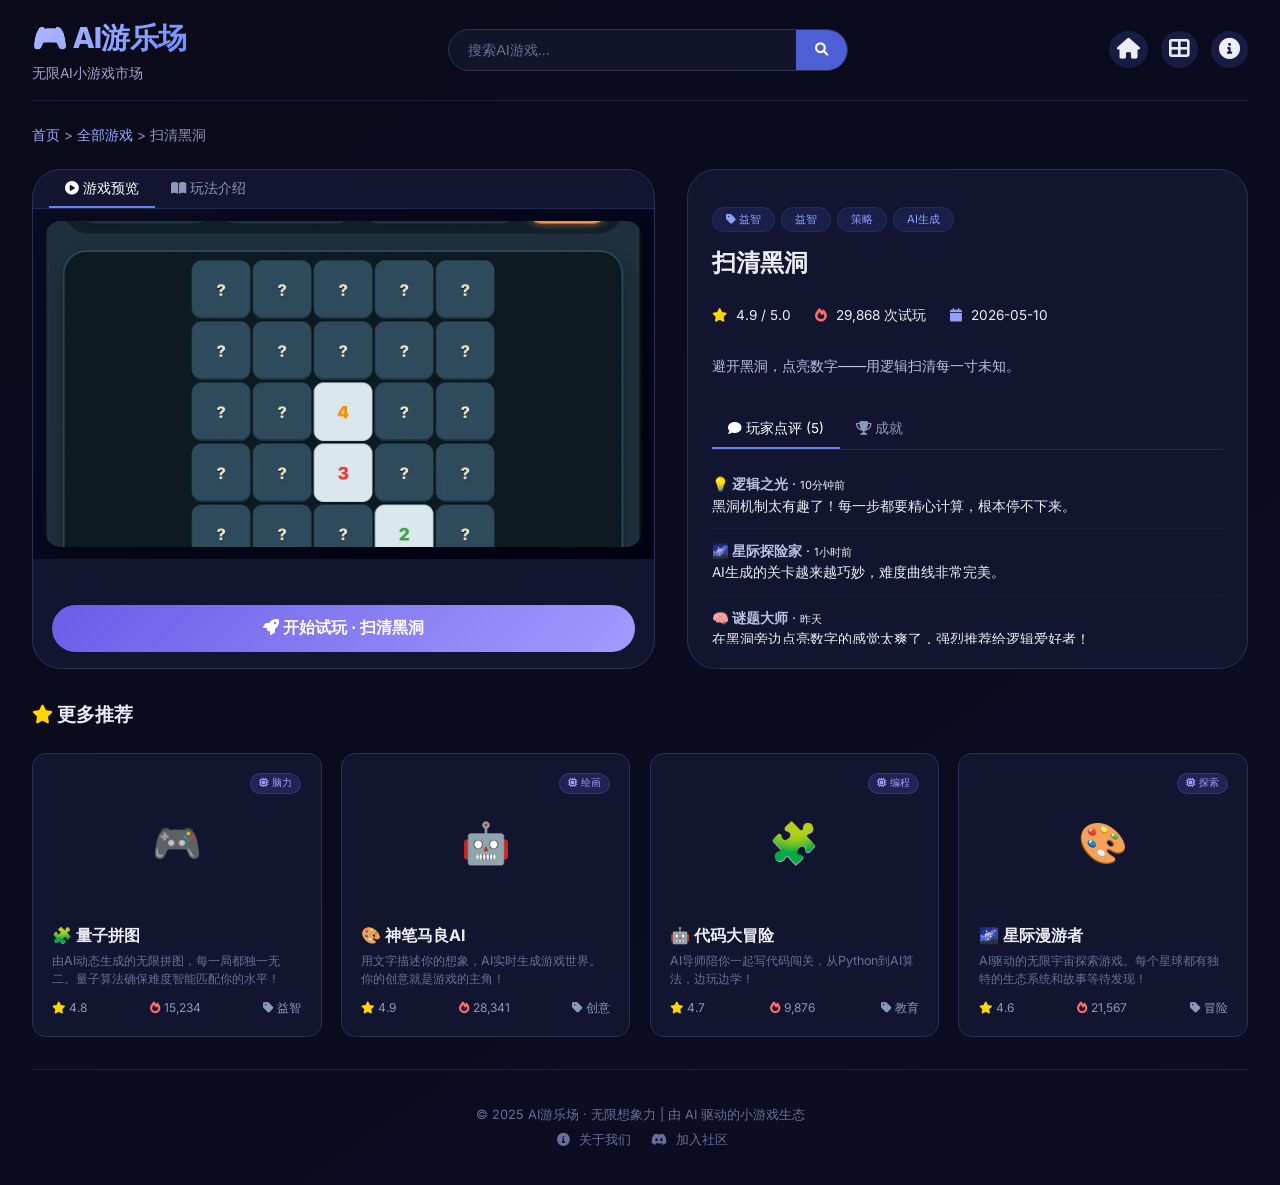
==== games/15/index.html @ 23586010 "first up" ====
<!DOCTYPE html>
<html lang="zh-CN">
<head>
  <meta charset="UTF-8">
  <meta name="viewport" content="width=device-width, initial-scale=1.0, user-scalable=yes">
  <title>扫清黑洞 · AI游乐场</title>
  <link href="https://fonts.googleapis.com/css2?family=Inter:opsz,wght@14..32,300;14..32,400;14..32,500;14..32,600;14..32,700;14..32,800&display=swap" rel="stylesheet">
  <link rel="stylesheet" href="https://cdnjs.cloudflare.com/ajax/libs/font-awesome/6.0.0-beta3/css/all.min.css">
  <link rel="stylesheet" href="../../static/css/style.css">
  <style>
    .play-fullscreen { position: fixed; top: 0; left: 0; right: 0; bottom: 0; z-index: 9999; background: #0a0a1a; display: flex; flex-direction: column; }
    .play-header { display: flex; align-items: center; gap: 1rem; padding: 0.8rem 1.5rem; background: #0c0c24; border-bottom: 1px solid rgba(100,120,200,0.2); flex-shrink: 0; }
    .btn-back { background: rgba(76,95,215,0.2); border: 1px solid rgba(100,120,200,0.3); padding: 0.4rem 1rem; border-radius: 30px; color: #d0d6ff; cursor: pointer; font-size: 0.85rem; transition: all 0.25s; }
    .btn-back:hover { background: #4c5fd7; color: white; }
    .play-title { flex: 1; font-weight: 600; font-size: 1rem; color: #edeef5; }
    .play-badge { font-size: 0.75rem; color: #8f9eff; background: rgba(143,158,255,0.1); padding: 0.2rem 0.8rem; border-radius: 30px; }
    .game-iframe { flex: 1; width: 100%; border: none; background: #0a0a1a; }
    @media (max-width: 768px) { .play-header { padding: 0.5rem 1rem; flex-wrap: wrap; } .play-title { font-size: 0.9rem; order: 3; flex-basis: 100%; } }
    .game-preview { display: flex; flex-direction: column; max-height: 500px; }
    .preview-content { flex: 1; min-height: 0; }
    .info-panel { max-height: 500px; display: flex; flex-direction: column; }
    .info-panel .tab-content { overflow: hidden; min-height: 0; }
    .info-panel .tab-content.active { display: flex; flex-direction: column; flex: 1; min-height: 0; }
    #commentsList { flex: 1; min-height: 0; overflow-y: auto; }
    #tab-achievements { overflow-y: auto; }
    .preview-content::-webkit-scrollbar, #commentsList::-webkit-scrollbar, #tab-achievements::-webkit-scrollbar { width: 4px; }
    .preview-content::-webkit-scrollbar-track, #commentsList::-webkit-scrollbar-track, #tab-achievements::-webkit-scrollbar-track { background: transparent; }
    .preview-content::-webkit-scrollbar-thumb, #commentsList::-webkit-scrollbar-thumb, #tab-achievements::-webkit-scrollbar-thumb { background: #3d4470; border-radius: 4px; }
    .intro-body { padding: 1.2rem; }
    .intro-block { margin-bottom: 1rem; }
    .intro-block:last-child { margin-bottom: 0; }
    .intro-title { font-size: 0.85rem; font-weight: 700; color: var(--accent-2, #8f9eff); margin-bottom: 0.3rem; padding-left: 0.5rem; border-left: 3px solid var(--accent-1, #6c5ce7); }
    .intro-text { font-size: 0.82rem; line-height: 1.7; color: var(--text-secondary, #b9c0e6); padding-left: 0.5rem; white-space: pre-wrap; }
  </style>
</head>
<body>
  <div id="playFullscreen" class="play-fullscreen" style="display:none;">
    <div class="play-header">
      <button class="btn-back" id="backBtn"><i class="fas fa-arrow-left"></i> 返回详情</button>
      <span class="play-title">扫清黑洞</span>
      <span class="play-badge"><i class="fas fa-microchip"></i> 试玩中</span>
    </div>
    <iframe id="gameIframe" class="game-iframe" allowfullscreen></iframe>
  </div>

  <div class="container">
    <div id="navbar"></div>

    <div class="breadcrumb">
      <a href="../..">首页</a> &gt;
      <a href="../../games.html">全部游戏</a> &gt;
      <span>扫清黑洞</span>
    </div>

    <div class="detail-main">
      <div class="game-preview">
        <div class="tab-bar" style="margin:0;padding:0 1rem;border-bottom:1px solid var(--border-color);">
          <div class="tab-item active" id="tabPreviewPlay"><i class="fas fa-play-circle"></i> 游戏预览</div>
          <div class="tab-item" id="tabPreviewIntro"><i class="fas fa-book-open"></i> 玩法介绍</div>
        </div>
        <div class="preview-content">
          <div id="previewPlay">
            <div class="preview-window">
              <img src="game.png" alt="扫清黑洞" />
            </div>
          </div>
          <div id="previewIntro" style="display:none;">
            <div class="intro-body" id="introBody"></div>
          </div>
        </div>
        <div class="start-btn-area">
          <button class="start-btn" id="playBtn"><i class="fas fa-rocket"></i> 开始试玩 · 扫清黑洞</button>
        </div>
      </div>

      <div class="info-panel">
        <div class="info-tags">
          <span class="info-tag"><i class="fas fa-tag"></i> 益智</span>
          <span class="info-tag">益智</span><span class="info-tag">策略</span><span class="info-tag">AI生成</span>
        </div>
        <h2>扫清黑洞</h2>
        <div class="info-stats">
          <span><i class="fas fa-star" style="color:#ffd700;"></i> 4.9 / 5.0</span>
          <span><i class="fas fa-fire" style="color:#ff6b6b;"></i> <span id="playCount">29,868</span> 次试玩</span>
          <span><i class="fas fa-calendar"></i> 2026-05-10</span>
        </div>
        <p style="color:#b9c0e6;font-size:0.9rem;line-height:1.7;margin:0.8rem 0;">避开黑洞，点亮数字——用逻辑扫清每一寸未知。</p>

        <div class="tab-bar">
          <div class="tab-item active" id="tabInfoComments"><i class="fas fa-comment"></i> 玩家点评 <span id="commentCount">(5)</span></div>
          <div class="tab-item" id="tabInfoAch"><i class="fas fa-trophy"></i> 成就</div>
        </div>

        <div id="tab-comments" class="tab-content active">
          <div id="commentsList">
              <div class="comment-item">
                <strong>💡 逻辑之光</strong> · <span style="font-size:0.7rem;">10分钟前</span><br>
                黑洞机制太有趣了！每一步都要精心计算，根本停不下来。
              </div>
              <div class="comment-item">
                <strong>🌌 星际探险家</strong> · <span style="font-size:0.7rem;">1小时前</span><br>
                AI生成的关卡越来越巧妙，难度曲线非常完美。
              </div>
              <div class="comment-item">
                <strong>🧠 谜题大师</strong> · <span style="font-size:0.7rem;">昨天</span><br>
                在黑洞旁边点亮数字的感觉太爽了，强烈推荐给逻辑爱好者！
              </div>
              <div class="comment-item">
                <strong>✨ 星辰之光</strong> · <span style="font-size:0.7rem;">2天前</span><br>
                画面特效很酷，黑洞吞噬方块时的动画做得太精致了。
              </div>
              <div class="comment-item">
                <strong>🎯 挑战达人</strong> · <span style="font-size:0.7rem;">4天前</span><br>
                高难度模式下的谜题设计非常精妙，能玩一整天！
              </div></div>
          <div class="comment-input-area" style="display:none;">
            <input type="text" class="comment-input" id="commentInput" placeholder="写下你的想法..." onkeydown="if(event.key==='Enter')submitComment()" />
            <button class="comment-submit" id="submitCommentBtn"><i class="fas fa-paper-plane"></i></button>
          </div>
        </div>

        <div id="tab-achievements" class="tab-content">
            <div class="achievement-item">
              <span class="ach-icon">💡</span>
              <div>
                <strong>初识黑洞</strong><br>
                <span style="font-size:0.75rem;color:#6a6f9a;">完成第一关</span>
              </div>
            </div>
            <div class="achievement-item">
              <span class="ach-icon">🌌</span>
              <div>
                <strong>星际旅者</strong><br>
                <span style="font-size:0.75rem;color:#6a6f9a;">通过 10 个 AI 生成的关卡</span>
              </div>
            </div>
            <div class="achievement-item">
              <span class="ach-icon">👑</span>
              <div>
                <strong>黑洞克星</strong><br>
                <span style="font-size:0.75rem;color:#6a6f9a;">累计扫清 50 个黑洞</span>
              </div>
            </div>
            <div class="achievement-item">
              <span class="ach-icon">✨</span>
              <div>
                <strong>无尽挑战</strong><br>
                <span style="font-size:0.75rem;color:#6a6f9a;">在无尽模式下得分超过 10000</span>
              </div>
            </div></div>
      </div>
    </div>

    <h3 style="margin-top:2rem;"><i class="fas fa-star" style="color:#ffd700;"></i> 更多推荐</h3>
    <div class="game-grid" id="recommendGrid"></div>

    <div id="footer"></div>
  </div>

  <script src="../../static/js/data.js"></script>
  <script src="../../static/js/app.js"></script>
  <script>
    const GAME_ID = 15;
    const FILENAME = '15';
    const GAME_DATA = getGameById(GAME_ID);

    // ── Intro sections ──
    const INTRO_SECTIONS = "扫清黑洞 玩法说明\n\n游戏规则\n在网格中找出所有安全的格子，避开每一个隐藏的黑洞。点击格子揭开数字，数字代表周围8格中的黑洞数量。通过逻辑推理标记黑洞位置，直到所有非黑洞格子被安全翻开。\n\n游戏目标\n在有限步数内推理出所有安全格，避免触发任何黑洞，完成棋盘清理。\n\n游戏结束\n触碰到黑洞即失败，游戏结束。成功翻开所有非黑洞格子则获胜。如果棋盘下满仍未分出胜负？不，此游戏无平局。\n\n特色\n🎮 首次点击绝对安全，系统智能迁移黑洞\n🔊 动态音效反馈：点击、胜利、失败各有不同\n⚙️ 可自定义棋盘大小（5x5至20x20）与黑洞数量\n⏱️ 计时器与剩余黑洞计数器，挑战最快解谜\n\n小技巧\n利用数字逐层推理，优先翻开数字0的区域可以快速展开大片安全区。不要盲目猜测，当推理陷入僵局时，尝试从边界或数字密集区寻找突破口。";

    function parseIntoSections(text) {
      if (!text) return [];
      const sections = [];
      const lines = text.split('\\n');
      let current = { title: '', body: '' };
      for (const line of lines) {
        const t = line.trim();
        if (!t) continue;
        if (t.endsWith('说明') || t.endsWith('规则') || t.endsWith('目标') || t.endsWith('结束') || t.endsWith('特色') || t.endsWith('技巧') || t.endsWith('提示') || t === '游戏规则' || t === '游戏目标' || t === '游戏结束' || t === '出牌规则') {
          if (current.title) sections.push(current);
          current = { title: t, body: '' };
        } else {
          current.body += t + '\\n';
        }
      }
      if (current.title) sections.push(current);
      return sections.length > 0 ? sections : [{ title: '介绍', body: text }];
    }

    function renderIntro() {
      const sections = parseIntoSections(INTRO_SECTIONS);
      const container = document.getElementById('introBody');
      if (!container) return;
      container.innerHTML = sections.map(s =>
        '<div class="intro-block">' +
        '<h4 class="intro-title">' + s.title + '</h4>' +
        '<div class="intro-text">' + s.body.replace(/\\n/g, '<br>') + '</div>' +
        '</div>'
      ).join('');
    }

    let comments = [{"id": 49, "game_id": 15, "user_id": 0, "username": "💡 逻辑之光", "avatar": "", "content": "黑洞机制太有趣了！每一步都要精心计算，根本停不下来。", "created_at": "10分钟前"}, {"id": 50, "game_id": 15, "user_id": 0, "username": "🌌 星际探险家", "avatar": "", "content": "AI生成的关卡越来越巧妙，难度曲线非常完美。", "created_at": "1小时前"}, {"id": 51, "game_id": 15, "user_id": 0, "username": "🧠 谜题大师", "avatar": "", "content": "在黑洞旁边点亮数字的感觉太爽了，强烈推荐给逻辑爱好者！", "created_at": "昨天"}, {"id": 52, "game_id": 15, "user_id": 0, "username": "✨ 星辰之光", "avatar": "", "content": "画面特效很酷，黑洞吞噬方块时的动画做得太精致了。", "created_at": "2天前"}, {"id": 53, "game_id": 15, "user_id": 0, "username": "🎯 挑战达人", "avatar": "", "content": "高难度模式下的谜题设计非常精妙，能玩一整天！", "created_at": "4天前"}];
    let achievements = [{"id": 57, "game_id": 15, "user_id": 0, "icon": "💡", "name": "初识黑洞", "description": "完成第一关"}, {"id": 58, "game_id": 15, "user_id": 0, "icon": "🌌", "name": "星际旅者", "description": "通过 10 个 AI 生成的关卡"}, {"id": 59, "game_id": 15, "user_id": 0, "icon": "👑", "name": "黑洞克星", "description": "累计扫清 50 个黑洞"}, {"id": 60, "game_id": 15, "user_id": 0, "icon": "✨", "name": "无尽挑战", "description": "在无尽模式下得分超过 10000"}];
    let recommended = [{"id": 1, "game_name": "🧩 量子拼图", "game_cover": "", "game_star": 4.8, "game_type": "益智", "create_time": "2024-11-15", "play_count": 15234, "game_tag": ["脑力", "逻辑", "AI生成"], "description": "由AI动态生成的无限拼图，每一局都独一无二。量子算法确保难度智能匹配你的水平！", "game_file": "1", "game_intro": "🧩 玩法说明\n\n游戏规则\n每个拼图由9个方块组成，其中一个是空位。点击与空位相邻的方块，即可将其移动到空位。通过反复移动，将所有方块按顺序排列即为通关。\n\n游戏目标\n将打乱的方块按编号顺序还原，完成拼图。AI会根据你的完成时间给出评分（1-5星）。\n\n游戏结束\n当所有方块按顺序排列完成时，游戏结束并显示你的成绩。点击「打乱重来」即可开始新的一局。\n\n特色\n🧩 AI 动态生成布局，每局不同\n🎯 计时挑战，考验你的速度\n🧠 难度自适应，AI 根据你的水平调整\n\n小技巧\n先还原第一行和第一列，再处理剩下的部分，这样可以大大降低拼图难度。"}, {"id": 2, "game_name": "🎨 神笔马良AI", "game_cover": "", "game_star": 4.9, "game_type": "创意", "create_time": "2024-12-01", "play_count": 28341, "game_tag": ["绘画", "AI创作", "想象力"], "description": "用文字描述你的想象，AI实时生成游戏世界。你的创意就是游戏的主角！", "game_file": null, "game_intro": "🎨 玩法说明\n\n游戏规则\n在输入框中用文字描述你想要的画面，AI 会实时将你的描述转化为画作。你可以调整风格、色彩和细节，AI 会根据你的反馈不断优化作品。\n\n游戏目标\n发挥想象力，创作出最惊艳的 AI 画作。收集不同风格的作品，打造属于你自己的画廊。\n\n特色\n🎨 支持多种艺术风格（水彩、油画、像素风等）\n🖌️ 实时生成，所见即所得\n🌈 可迭代修改，AI 理解你的想法\n\n小技巧\n描述越具体，AI 生成的效果越精准。尝试加入光线、视角、氛围等关键词，让你的画作更出彩！"}, {"id": 3, "game_name": "🤖 代码大冒险", "game_cover": "", "game_star": 4.7, "game_type": "教育", "create_time": "2024-10-20", "play_count": 9876, "game_tag": ["编程", "学习", "AI导师"], "description": "AI导师陪你一起写代码闯关，从Python到AI算法，边玩边学！", "game_file": null, "game_intro": "🤖 玩法说明\n\n游戏规则\n每一关都是一个编程挑战，你需要编写代码来解决问题。AI 导师会实时检查你的代码，给出提示和反馈。完成任务即可解锁下一关。\n\n游戏目标\n从零基础开始，逐步掌握编程基础知识，最终能够独立解决复杂的算法问题。\n\n特色\n💻 AI 导师实时辅导，耐心解答\n🐍 从 Python 基础到 AI 算法，循序渐进\n🏆 每关都有星级评价，挑战满分\n\n小技巧\n遇到困难时，先尝试自己思考，实在不行再向 AI 导师求助。独立解决问题是学习编程最好的方式！"}, {"id": 4, "game_name": "🌌 星际漫游者", "game_cover": "", "game_star": 4.6, "game_type": "冒险", "create_time": "2024-09-10", "play_count": 21567, "game_tag": ["探索", "宇宙", "AI剧情"], "description": "AI驱动的无限宇宙探索游戏。每个星球都有独特的生态系统和故事等待发现！", "game_file": null, "game_intro": "🌌 玩法说明\n\n游戏规则\n驾驶你的星际飞船探索未知星系。每到达一个新星球，你都可以探索其独特的生态环境、与外星生物互动、收集资源和线索。\n\n游戏目标\n探索尽可能多的星球，完成每个星球上的任务，解锁宇宙的奥秘。\n\n特色\n🚀 无限生成的宇宙，每次探索都是全新的\n🌍 每个星球都有独特的生态系统和故事\n📖 AI 驱动的分支剧情，你的选择影响故事走向\n\n小技巧\n留意每个星球上的线索，它们可能会指引你发现隐藏的稀有星球和宝藏！"}];

    document.addEventListener('DOMContentLoaded', function() {
      renderNavBar('navbar');
      renderFooter('footer');
      renderGameCards(recommended, 'recommendGrid');
      renderIntro();

      // ── 按钮事件绑定 ──
      document.getElementById('playBtn')?.addEventListener('click', handlePlay);
      document.getElementById('backBtn')?.addEventListener('click', exitPlay);
      document.getElementById('tabPreviewPlay')?.addEventListener('click', function() { switchPreviewTab('play'); });
      document.getElementById('tabPreviewIntro')?.addEventListener('click', function() { switchPreviewTab('intro'); });
      document.getElementById('tabInfoComments')?.addEventListener('click', function() { switchInfoTab('comments'); });
      document.getElementById('tabInfoAch')?.addEventListener('click', function() { switchInfoTab('achievements'); });
      document.getElementById('submitCommentBtn')?.addEventListener('click', submitComment);
    });

    function switchPreviewTab(tab) {
      document.querySelectorAll('.game-preview .tab-item').forEach(t => t.classList.remove('active'));
      var items = document.querySelectorAll('.game-preview .tab-item');
      for (var i = 0; i < items.length; i++) {
        if (items[i].textContent.includes(tab === 'play' ? '游戏预览' : '玩法介绍')) {
          items[i].classList.add('active');
        }
      }
      document.getElementById('previewPlay').style.display = tab === 'play' ? '' : 'none';
      document.getElementById('previewIntro').style.display = tab === 'intro' ? '' : 'none';
    }

    function switchInfoTab(tab) {
      document.querySelectorAll('.info-panel .tab-item').forEach(t => t.classList.remove('active'));
      var items = document.querySelectorAll('.info-panel .tab-item');
      for (var i = 0; i < items.length; i++) {
        if (items[i].textContent.includes(tab === 'comments' ? '玩家点评' : '成就')) {
          items[i].classList.add('active');
        }
      }
      document.querySelectorAll('.info-panel .tab-content').forEach(c => c.classList.remove('active'));
      var el = document.getElementById('tab-' + tab);
      if (el) el.classList.add('active');
    }

    function handlePlay() {
      if (!FILENAME) {
        alert('🎮 该游戏正在AI工坊中打磨，即将上线，敬请期待！');
        return;
      }
      var iframe = document.getElementById('gameIframe');
      iframe.src = 'game.html';
      document.getElementById('playFullscreen').style.display = 'flex';
    }

    function exitPlay() {
      document.getElementById('playFullscreen').style.display = 'none';
      document.getElementById('gameIframe').src = '';
    }


    function submitComment() {
      var input = document.getElementById('commentInput');
      var text = input.value.trim();
      if (!text) { alert('请输入评论内容'); return; }

      var newComment = {
        id: nextCommentId++,
        game_id: GAME_ID,
        user_id: 0,
        username: '🧑‍🚀 访客用户',
        avatar: '',
        content: text,
        created_at: '刚刚'
      };
      comments.unshift(newComment);

      var list = document.getElementById('commentsList');
      var newItem = document.createElement('div');
      newItem.className = 'comment-item';
      newItem.innerHTML = '<strong>' + newComment.username + '</strong> · <span style="font-size:0.7rem;">刚刚</span><br>' + newComment.content;
      list.insertBefore(newItem, list.firstChild);

      var countEl = document.getElementById('commentCount');
      if (countEl) countEl.textContent = '(' + comments.length + ')';
      input.value = '';
    }
  </script>
</body>
</html>
---- static/css/style.css ----
/* =============================================
   🎮 AI游乐场 · 无限AI小游戏市场
   合并样式表（备份UI + 项目原有样式）
   ============================================= */

/* ---------- CSS变量 ---------- */
:root {
    --bg-primary: #0a0a1a;
    --bg-secondary: #0c0c24;
    --bg-card: #11152f;
    --bg-card-hover: #1a1f42;
    --text-primary: #edeef5;
    --text-secondary: #b9c0e6;
    --text-muted: #6a6f9a;
    --accent-1: #6c5ce7;
    --accent-2: #8f9eff;
    --accent-3: #4c5fd7;
    --accent-4: #fd79a8;
    --gradient-1: linear-gradient(135deg, #b3baff, #6c8eff);
    --gradient-2: linear-gradient(135deg, #00cec9, #81ecec);
    --gradient-hero: linear-gradient(to right, #e3e9ff, #8f9eff);
    --border-color: rgba(100, 120, 200, 0.2);
    --glow-purple: 0 0 20px rgba(108, 92, 231, 0.3);
    --radius-sm: 8px;
    --radius-md: 14px;
    --radius-lg: 24px;
    --radius-xl: 30px;
    --transition: all 0.25s cubic-bezier(0.4, 0, 0.2, 1);
}

/* ---------- 全局重置 ---------- */
*, *::before, *::after {
    margin: 0;
    padding: 0;
    box-sizing: border-box;
}

html {
    scroll-behavior: smooth;
}

body {
    font-family: 'Inter', -apple-system, BlinkMacSystemFont, sans-serif;
    background: linear-gradient(145deg, #0a0a1a 0%, #0c0c24 100%);
    color: var(--text-primary);
    line-height: 1.5;
    overflow-x: hidden;
    min-height: 100vh;
}

a { text-decoration: none; color: inherit; }
img { max-width: 100%; display: block; }

/* 自定义滚动条 */
::-webkit-scrollbar { width: 6px; height: 6px; }
::-webkit-scrollbar-track { background: #1e1e30; border-radius: 10px; }
::-webkit-scrollbar-thumb { background: #5f6caf; border-radius: 10px; }

.container {
    max-width: 1400px;
    margin: 0 auto;
    padding: 0 2rem;
}

/* ---------- 导航栏 ---------- */
.navbar {
    display: flex;
    justify-content: space-between;
    align-items: center;
    padding: 1rem 0;
    flex-wrap: wrap;
    gap: 1rem;
    border-bottom: 1px solid var(--border-color);
}
.logo h1 {
    font-size: 1.8rem;
    font-weight: 800;
    background: var(--gradient-1);
    -webkit-background-clip: text;
    background-clip: text;
    color: transparent;
    letter-spacing: -0.5px;
    cursor: pointer;
}
.logo span {
    font-size: 0.85rem;
    font-weight: 400;
    background: none;
    color: #a0a5d0;
    display: block;
    margin-top: 4px;
}
.search-bar {
    flex: 1;
    max-width: 400px;
    display: flex;
    background: rgba(20, 24, 45, 0.8);
    backdrop-filter: blur(8px);
    border-radius: 60px;
    border: 1px solid #2d325a;
    overflow: hidden;
}
.search-bar input {
    flex: 1;
    background: transparent;
    border: none;
    padding: 0.75rem 1.2rem;
    color: white;
    font-size: 0.9rem;
    outline: none;
}
.search-bar input::placeholder { color: #6a6f9a; }
.search-bar button {
    background: var(--accent-3);
    border: none;
    padding: 0 1.2rem;
    color: white;
    cursor: pointer;
    transition: var(--transition);
}
.search-bar button:hover { background: #6a7eff; }

.nav-actions {
    display: flex;
    gap: 0.8rem;
    align-items: center;
}
.nav-actions i {
    font-size: 1.3rem;
    background: rgba(76, 95, 215, 0.2);
    padding: 8px;
    border-radius: 50%;
    cursor: pointer;
    transition: var(--transition);
}
.nav-actions i:hover { background: var(--accent-3); }

.btn-outline-light {
    background: transparent;
    border: 1px solid #6c7ef0;
    padding: 0.5rem 1rem;
    border-radius: var(--radius-xl);
    color: #d0d6ff;
    font-weight: 500;
    transition: var(--transition);
    cursor: pointer;
    font-size: 0.85rem;
}
.btn-outline-light:hover { background: #6c7ef0; color: white; }

/* ---------- Hero 区域 ---------- */
.hero {
    padding: 2.5rem 0;
    display: flex;
    flex-wrap: wrap;
    justify-content: space-between;
    align-items: center;
    gap: 3rem;
}
.hero-text { flex: 1; min-width: 320px; }
.hero-badge {
    background: #2a2e55;
    display: inline-block;
    padding: 0.3rem 1rem;
    border-radius: var(--radius-xl);
    font-size: 0.8rem;
    font-weight: 500;
    margin-bottom: 1rem;
    color: #b2c0ff;
}
.hero-text h2 {
    font-size: clamp(2rem, 5vw, 3rem);
    font-weight: 800;
    line-height: 1.2;
    margin-bottom: 1rem;
}
.hero-gradient {
    background: var(--gradient-hero);
    -webkit-background-clip: text;
    background-clip: text;
    color: transparent;
}
.hero-text p {
    font-size: 1.05rem;
    color: #b9c0e6;
    max-width: 500px;
    margin-bottom: 1.5rem;
}
.hero-stats {
    display: flex;
    gap: 2rem;
}
.hero-stat { text-align: center; }
.hero-stat strong {
    display: block;
    font-size: 1.6rem;
    font-weight: 800;
    background: var(--gradient-1);
    -webkit-background-clip: text;
    background-clip: text;
    color: transparent;
}
.hero-stat span {
    font-size: 0.75rem;
    color: #8a92c0;
}

/* Hero 右侧装饰 */
.hero-illustration {
    flex: 0 0 440px;
    height: 320px;
    border-radius: var(--radius-xl);
    position: relative;
    overflow: hidden;
    border: 1px solid rgba(100, 120, 200, 0.2);
    background-image: url('./index_bg.png');
    background-size: cover;
    background-position: center;
    background-repeat: no-repeat;
    box-shadow: 0 8px 40px rgba(108, 92, 231, 0.2), inset 0 0 80px rgba(10, 10, 26, 0.35);
    transition: var(--transition);
}
.hero-illustration:hover {
    transform: scale(1.02);
    box-shadow: 0 12px 50px rgba(108, 92, 231, 0.3);
}
.hero-illustration::after {
    content: '';
    position: absolute;
    inset: -2px;
    border-radius: var(--radius-xl);
    background: linear-gradient(135deg, rgba(108, 92, 231, 0.15), transparent, rgba(0, 206, 201, 0.1));
    z-index: -1;
}

/* ---------- 分类芯片 ---------- */
.cat-chips {
    display: flex;
    flex-wrap: wrap;
    gap: 0.6rem;
    margin: 1.5rem 0;
}
.cat-chip {
    background: rgba(20, 24, 45, 0.7);
    border: 1px solid #2a2f58;
    padding: 0.5rem 1.2rem;
    border-radius: 60px;
    font-size: 0.8rem;
    cursor: pointer;
    transition: var(--transition);
    color: #b9c0e6;
}
.cat-chip:hover { border-color: #5f70d0; background: rgba(76, 95, 215, 0.15); }
.cat-chip.active { background: var(--accent-3); border-color: var(--accent-3); color: white; }

/* ---------- 游戏卡片网格 ---------- */
.game-grid {
    display: grid;
    grid-template-columns: repeat(auto-fill, minmax(260px, 1fr));
    gap: 1.2rem;
    margin: 1.5rem 0;
}

.game-card {
    background: var(--bg-card);
    border-radius: var(--radius-md);
    border: 1px solid #2a2f58;
    padding: 1.2rem;
    transition: var(--transition);
    cursor: pointer;
    position: relative;
}
.game-card:hover {
    border-color: #5f70d0;
    transform: translateY(-3px);
    box-shadow: 0 8px 30px rgba(76, 95, 215, 0.15);
}
.game-img {
    font-size: 2.5rem;
    margin-bottom: 0.6rem;
    position: relative;
}


/* 游戏封面图片 */
.game-img {
  height: 140px;
  display: flex;
  align-items: center;
  justify-content: center;
  overflow: hidden;
  border-radius: 12px;
}
.game-img img {
  width: 100%;
  height: 100%;
  object-fit: cover;
  border-radius: 12px;
}
.rel-img {
  height: 100px;
  display: flex;
  align-items: center;
  justify-content: center;
  overflow: hidden;
  border-radius: 10px;
}
.rel-img img {
  width: 100%;
  height: 100%;
  object-fit: cover;
  border-radius: 10px;
}
.preview-window {
  border-radius: 0;
}
.preview-window {
  padding: 12px;
}

.ai-badge {
    position: absolute;
    top: 0;
    right: 0;
    font-size: 0.6rem;
    background: rgba(108, 92, 231, 0.2);
    border: 1px solid rgba(108, 92, 231, 0.3);
    padding: 2px 8px;
    border-radius: 20px;
    color: #a29bfe;
}
.game-title {
    font-weight: 700;
    font-size: 1rem;
    margin-bottom: 0.3rem;
    display: -webkit-box;
    -webkit-line-clamp: 1;
    -webkit-box-orient: vertical;
    overflow: hidden;
}
.game-desc {
    font-size: 0.78rem;
    color: var(--text-muted);
    margin-bottom: 0.6rem;
    display: -webkit-box;
    -webkit-line-clamp: 2;
    -webkit-box-orient: vertical;
    overflow: hidden;
    line-height: 1.5;
    min-height: 2.4em;
}
.game-meta {
    display: flex;
    justify-content: space-between;
    font-size: 0.75rem;
    color: #8f96c0;
}

/* ---------- 双栏布局（首页热门+最新） ---------- */
.double-col {
    display: grid;
    grid-template-columns: 1fr 1fr;
    gap: 1.5rem;
    margin: 2rem 0 3rem;
}
@media (max-width: 700px) {
    .double-col { grid-template-columns: 1fr; }
}

.rank-list, .new-list {
    background: var(--bg-card);
    border-radius: var(--radius-md);
    border: 1px solid #2a2f58;
    padding: 1.2rem 1.5rem;
}
.rank-list h4, .new-list h4 {
    font-size: 1rem;
    margin-bottom: 1rem;
    display: flex;
    align-items: center;
    gap: 0.4rem;
}
.ai-tag {
    font-size: 0.6rem;
    background: rgba(108, 92, 231, 0.2);
    padding: 2px 8px;
    border-radius: 20px;
    color: #a29bfe;
    font-weight: 400;
    margin-left: 0.3rem;
}
.rank-item, .new-item {
    display: flex;
    align-items: center;
    gap: 0.8rem;
    padding: 0.6rem 0;
    border-bottom: 1px solid rgba(255,255,255,0.04);
    cursor: pointer;
    transition: var(--transition);
}
.rank-item:hover, .new-item:hover {
    background: rgba(76, 95, 215, 0.05);
    margin: 0 -0.5rem;
    padding: 0.6rem 0.5rem;
    border-radius: var(--radius-sm);
}
.rank-item:last-child, .new-item:last-child { border-bottom: none; }
.rank-number {
    width: 24px;
    height: 24px;
    background: #2a2e55;
    border-radius: 50%;
    display: flex;
    align-items: center;
    justify-content: center;
    font-size: 0.75rem;
    font-weight: 700;
    color: #8f9eff;
    flex-shrink: 0;
}
.rank-item:nth-child(1) .rank-number { background: linear-gradient(135deg, #ffd700, #ffb300); color: #1a1a2e; }
.rank-item:nth-child(2) .rank-number { background: linear-gradient(135deg, #c0c0c0, #a8a8a8); color: #1a1a2e; }
.rank-item:nth-child(3) .rank-number { background: linear-gradient(135deg, #cd7f32, #b8692a); color: #1a1a2e; }
.rank-name { flex: 1; font-size: 0.9rem; font-weight: 500; }
.rank-score { font-size: 0.75rem; color: #8f96c0; white-space: nowrap; }
.new-item i { width: 20px; color: #8f9eff; }

/* ---------- AI生成器区块 ---------- */
.ai-generator {
    background: linear-gradient(135deg, #0f1235, #1a1f45);
    border-radius: var(--radius-lg);
    border: 1px solid #2f3560;
    padding: 2rem;
    margin: 2rem 0;
    text-align: center;
}
.ai-generator h3 { font-size: 1.3rem; margin-bottom: 0.5rem; }
.ai-generator p { color: #8f96c0; font-size: 0.9rem; margin-bottom: 1rem; }
.prompt-area {
    display: flex;
    gap: 0.8rem;
    max-width: 600px;
    margin: 0 auto;
    flex-wrap: wrap;
    justify-content: center;
}
.prompt-input {
    flex: 1;
    min-width: 200px;
    background: #0c0f28;
    border: 1px solid #2f3560;
    padding: 0.7rem 1.2rem;
    border-radius: 60px;
    color: white;
    font-size: 0.9rem;
    outline: none;
}
.prompt-input:focus { border-color: #5f70d0; }
.generate-btn {
    background: linear-gradient(135deg, #6c5ce7, #a29bfe);
    border: none;
    padding: 0.7rem 1.5rem;
    border-radius: 60px;
    color: white;
    font-weight: 600;
    cursor: pointer;
    transition: var(--transition);
    display: flex;
    align-items: center;
    gap: 0.4rem;
    font-size: 0.9rem;
}
.generate-btn:hover { transform: scale(1.03); box-shadow: 0 4px 20px rgba(108, 92, 231, 0.3); }

/* ---------- 页脚 ---------- */
footer {
    text-align: center;
    padding: 2rem 0;
    margin-top: 2rem;
    border-top: 1px solid var(--border-color);
    font-size: 0.8rem;
    color: #6a6f9a;
    line-height: 2;
}
footer i { margin: 0 0.3rem; }

/* =============================================
   列表页样式
   ============================================= */

/* 面包屑 */
.breadcrumb {
    margin: 1.5rem 0 1rem;
    font-size: 0.85rem;
    color: #8f96c0;
}
.breadcrumb a { color: #9aabff; }
.breadcrumb a:hover { text-decoration: underline; }

/* 页面标题栏 + 排序筛选 */
.page-header {
    display: flex;
    justify-content: space-between;
    align-items: flex-end;
    flex-wrap: wrap;
    margin: 1rem 0 1.5rem;
    gap: 1rem;
}
.page-header h2 { font-size: 2rem; font-weight: 700; }
.filter-sort {
    display: flex;
    gap: 1rem;
    align-items: center;
    flex-wrap: wrap;
}
.sort-select {
    background: #11152f;
    border: 1px solid #2f3560;
    padding: 0.5rem 1rem;
    border-radius: 30px;
    color: #edeef5;
    font-size: 0.8rem;
    cursor: pointer;
    outline: none;
}

/* 筛选芯片 */
.filter-chips {
    display: flex;
    flex-wrap: wrap;
    gap: 0.5rem;
    margin-bottom: 1.5rem;
}
.filter-chip {
    background: transparent;
    border: 1px solid #2f3560;
    padding: 0.4rem 1rem;
    border-radius: 30px;
    font-size: 0.8rem;
    cursor: pointer;
    transition: var(--transition);
    color: #b9c0e6;
}
.filter-chip:hover { border-color: #5f70d0; }
.filter-chip.active { background: var(--accent-3); border-color: var(--accent-3); color: white; }

/* 分页 */
.pagination {
    display: flex;
    justify-content: center;
    gap: 0.5rem;
    margin: 2rem 0;
    flex-wrap: wrap;
}
.page-btn {
    background: transparent;
    border: 1px solid #2f3560;
    padding: 0.5rem 1rem;
    border-radius: var(--radius-sm);
    color: #b9c0e6;
    cursor: pointer;
    transition: var(--transition);
    font-size: 0.8rem;
}
.page-btn:hover { border-color: #5f70d0; }
.page-btn.active { background: var(--accent-3); border-color: var(--accent-3); color: white; }

/* 空状态 */
.empty-state {
    text-align: center;
    padding: 4rem 2rem;
    grid-column: 1 / -1;
}
.empty-state .empty-icon { font-size: 3rem; margin-bottom: 1rem; }
.empty-state p { color: var(--text-muted); }

/* =============================================
   详情页样式
   ============================================= */

.detail-main {
    display: grid;
    grid-template-columns: 1fr 0.9fr;
    gap: 2rem;
    margin: 1.5rem 0 2rem;
}
@media (max-width: 900px) {
    .detail-main { grid-template-columns: 1fr; }
}

/* 游戏预览卡片 */
.game-preview {
    background: #11152f;
    border-radius: 1.8rem;
    border: 1px solid #2a2f58;
    overflow: hidden;
    transition: var(--transition);
}
.preview-header {
    background: #0c0f28;
    padding: 0.8rem 1.2rem;
    border-bottom: 1px solid #252b52;
    display: flex;
    justify-content: space-between;
    align-items: center;
}
.preview-header span { font-size: 0.85rem; color: #9aa1ce; }
.preview-window {
    aspect-ratio: 16 / 9;
    background: linear-gradient(135deg, #0a0d22, #010315);
    display: flex;
    align-items: center;
    justify-content: center;
    font-size: 4rem;
    position: relative;
    overflow: hidden;
}
.preview-window img {
    width: 100%;
    height: 100%;
    object-fit: cover;
    border-radius: 16px;
    box-shadow: 0 4px 20px rgba(0, 0, 0, 0.4);
}
.start-btn-area {
    padding: 1rem 1.2rem;
    text-align: center;
}
.start-btn {
    background: linear-gradient(135deg, #6c5ce7, #a29bfe);
    border: none;
    padding: 0.8rem 2.5rem;
    border-radius: 60px;
    color: white;
    font-weight: 700;
    font-size: 1rem;
    cursor: pointer;
    transition: var(--transition);
    width: 100%;
}
.start-btn:hover { transform: translateY(-2px); box-shadow: 0 6px 25px rgba(108, 92, 231, 0.4); }

/* 信息面板 */
.info-panel {
    background: var(--bg-card);
    border-radius: 1.8rem;
    border: 1px solid #2a2f58;
    padding: 1.5rem;
}
.info-panel h2 {
    font-size: 1.5rem;
    font-weight: 700;
    margin-bottom: 0.5rem;
}
.info-tags {
    display: flex;
    gap: 0.4rem;
    flex-wrap: wrap;
    margin: 0.8rem 0;
}
.info-tag {
    background: rgba(76, 95, 215, 0.15);
    border: 1px solid rgba(76, 95, 215, 0.2);
    padding: 0.2rem 0.8rem;
    border-radius: 20px;
    font-size: 0.7rem;
    color: #8f9eff;
}
.info-stats {
    display: flex;
    gap: 1.5rem;
    margin: 1rem 0;
    font-size: 0.85rem;
}
.info-stats i { margin-right: 0.3rem; color: #8f9eff; }

/* Tab 区块 */
.tab-bar {
    display: flex;
    gap: 0;
    margin: 1.2rem 0 0.8rem;
    border-bottom: 1px solid #252b52;
}
.tab-item {
    padding: 0.5rem 1rem;
    font-size: 0.85rem;
    cursor: pointer;
    color: #8f96c0;
    border-bottom: 2px solid transparent;
    transition: var(--transition);
}
.tab-item.active { color: white; border-bottom-color: #6c7ef0; }
.tab-item:hover { color: white; }
.tab-content { display: none; }
.tab-content.active { display: block; }

/* 评论区 */
.comment-item {
    padding: 0.7rem 0;
    border-bottom: 1px solid rgba(255,255,255,0.04);
    font-size: 0.85rem;
    line-height: 1.6;
}
.comment-item:last-child { border-bottom: none; }
.comment-item strong { color: #b9c0e6; }
.comment-input-area {
    display: flex;
    gap: 0.5rem;
    margin-top: 0.8rem;
}
.comment-input {
    flex: 1;
    background: #0c0f28;
    border: 1px solid #2f3560;
    padding: 0.5rem 1rem;
    border-radius: 30px;
    color: white;
    font-size: 0.8rem;
    outline: none;
}
.comment-input:focus { border-color: #5f70d0; }
.comment-submit {
    background: var(--accent-3);
    border: none;
    padding: 0.5rem 1rem;
    border-radius: 30px;
    color: white;
    cursor: pointer;
    transition: var(--transition);
}

/* 成就列表 */
.achievement-item {
    display: flex;
    align-items: center;
    gap: 0.8rem;
    padding: 0.6rem 0;
    font-size: 0.85rem;
    border-bottom: 1px solid rgba(255,255,255,0.04);
}
.achievement-item:last-child { border-bottom: none; }
.achievement-icon { font-size: 1.5rem; }
.achievement-desc strong { display: block; font-size: 0.9rem; }
.achievement-desc span { font-size: 0.75rem; color: #8f96c0; }

/* 相关推荐 */
.related-section { margin: 2rem 0; }
.related-section h3 { font-size: 1.2rem; margin-bottom: 1rem; }
.rel-grid {
    display: grid;
    grid-template-columns: repeat(auto-fill, minmax(180px, 1fr));
    gap: 1rem;
}
.rel-card {
    background: var(--bg-card);
    border-radius: var(--radius-md);
    border: 1px solid #2a2f58;
    padding: 1rem;
    text-align: center;
    cursor: pointer;
    transition: var(--transition);
}
.rel-card:hover {
    border-color: #5f70d0;
    transform: translateY(-3px);
}
.rel-img { font-size: 2.5rem; margin-bottom: 0.5rem; }
.rel-card .game-title { font-size: 0.9rem; }
.rel-card .game-meta { font-size: 0.7rem; justify-content: center; gap: 0.5rem; }

/* ---------- 按钮通用 ---------- */
.btn {
    display: inline-flex;
    align-items: center;
    gap: 8px;
    padding: 12px 28px;
    border-radius: var(--radius-sm);
    font-size: 15px;
    font-weight: 600;
    cursor: pointer;
    transition: var(--transition);
    border: none;
    position: relative;
    overflow: hidden;
}
.btn-primary {
    background: var(--gradient-1);
    color: white;
}
.btn-primary:hover { transform: translateY(-2px); }

/* ---------- 动画 ---------- */
@keyframes fadeInUp {
    from { opacity: 0; transform: translateY(20px); }
    to { opacity: 1; transform: translateY(0); }
}
.game-card, .rank-item, .new-item, .rel-card {
    animation: fadeInUp 0.4s ease-out;
}
.game-card:nth-child(2) { animation-delay: 0.05s; }
.game-card:nth-child(3) { animation-delay: 0.1s; }
.game-card:nth-child(4) { animation-delay: 0.15s; }
.game-card:nth-child(5) { animation-delay: 0.2s; }
.game-card:nth-child(6) { animation-delay: 0.25s; }

/* ---------- 响应式 ---------- */
@media (max-width: 768px) {
    .container { padding: 0 1rem; }
    .hero-text h2 { font-size: 1.8rem; }
    .hero-illustration { flex-basis: 280px; height: 220px; }
    .game-grid { grid-template-columns: repeat(auto-fill, minmax(200px, 1fr)); }
    .hero-stats { gap: 1rem; }
    .hero-stat strong { font-size: 1.2rem; }
}

@media (max-width: 480px) {
    .game-grid { grid-template-columns: 1fr; }
    .cat-chips { gap: 0.4rem; }
    .cat-chip { font-size: 0.75rem; padding: 0.4rem 1rem; }
    .prompt-area { flex-direction: column; align-items: stretch; }
    .prompt-input { min-width: auto; }
    .navbar { flex-direction: column; align-items: stretch; }
    .search-bar { max-width: 100%; }
    .nav-actions { justify-content: flex-end; }
}

/* =============================================
   📖 关于我们页
   ============================================= */

/* Hero 区域 */
.about-hero {
    padding: 4rem 0 3rem;
    text-align: center;
    position: relative;
}
.about-hero::after {
    content: '';
    position: absolute;
    bottom: 0;
    left: 50%;
    transform: translateX(-50%);
    width: 120px;
    height: 2px;
    background: var(--gradient-1);
    border-radius: 2px;
}
.about-hero-content {
    max-width: 700px;
    margin: 0 auto;
}
.about-badge {
    display: inline-block;
    background: rgba(108, 92, 231, 0.15);
    border: 1px solid rgba(108, 92, 231, 0.3);
    padding: 0.4rem 1.2rem;
    border-radius: var(--radius-xl);
    font-size: 0.85rem;
    color: #b2c0ff;
    margin-bottom: 1.2rem;
}
.about-hero h1 {
    font-size: clamp(2.5rem, 6vw, 4rem);
    font-weight: 800;
    background: var(--gradient-1);
    -webkit-background-clip: text;
    background-clip: text;
    color: transparent;
    margin-bottom: 1rem;
    letter-spacing: -1px;
}
.about-subtitle {
    font-size: 1.1rem;
    color: var(--text-secondary);
    line-height: 1.7;
    max-width: 600px;
    margin: 0 auto;
}

/* 通用章节 */
.about-section {
    margin: 3rem 0;
    padding: 2.5rem;
    background: var(--bg-card);
    border-radius: var(--radius-lg);
    border: 1px solid var(--border-color);
    transition: var(--transition);
}
.about-section:hover {
    border-color: rgba(108, 92, 231, 0.3);
    box-shadow: var(--glow-purple);
}
.section-header {
    display: flex;
    align-items: center;
    gap: 0.8rem;
    margin-bottom: 1.8rem;
    padding-bottom: 0.8rem;
    border-bottom: 1px solid var(--border-color);
}
.section-header i {
    font-size: 1.5rem;
    color: var(--accent-2);
}
.section-header h2 {
    font-size: 1.6rem;
    font-weight: 700;
    background: var(--gradient-1);
    -webkit-background-clip: text;
    background-clip: text;
    color: transparent;
}

/* 故事段落 */
.about-story p {
    font-size: 1rem;
    line-height: 1.9;
    color: var(--text-secondary);
    margin-bottom: 1.2rem;
}
.about-story p:last-child { margin-bottom: 0; }

/* 理念网格 */
.philosophy-grid {
    display: grid;
    grid-template-columns: repeat(auto-fit, minmax(220px, 1fr));
    gap: 1.5rem;
}
.philosophy-card {
    background: var(--bg-secondary);
    border: 1px solid var(--border-color);
    border-radius: var(--radius-md);
    padding: 1.8rem 1.5rem;
    text-align: center;
    transition: var(--transition);
    cursor: default;
}
.philosophy-card:hover {
    border-color: var(--accent-1);
    transform: translateY(-4px);
    box-shadow: 0 8px 30px rgba(108, 92, 231, 0.15);
}
.phil-icon {
    width: 56px;
    height: 56px;
    margin: 0 auto 1rem;
    background: rgba(108, 92, 231, 0.12);
    border-radius: 16px;
    display: flex;
    align-items: center;
    justify-content: center;
}
.phil-icon i {
    font-size: 1.5rem;
    color: var(--accent-2);
}
.philosophy-card h3 {
    font-size: 1.1rem;
    font-weight: 700;
    margin-bottom: 0.5rem;
    color: var(--text-primary);
}
.philosophy-card p {
    font-size: 0.88rem;
    color: var(--text-muted);
    line-height: 1.6;
}

/* 加入我们网格 */
.join-grid {
    display: grid;
    grid-template-columns: repeat(auto-fit, minmax(240px, 1fr));
    gap: 1.2rem;
}
.join-card {
    background: var(--bg-secondary);
    border: 1px solid var(--border-color);
    border-radius: var(--radius-md);
    padding: 1.8rem 1.5rem;
    text-align: center;
    transition: var(--transition);
    text-decoration: none;
    display: block;
}
.join-card:hover {
    border-color: var(--accent-2);
    transform: translateY(-4px);
    box-shadow: 0 8px 30px rgba(108, 92, 231, 0.15);
}
.join-card i {
    font-size: 2rem;
    color: var(--accent-2);
    margin-bottom: 0.8rem;
}
.join-card h3 {
    font-size: 1.05rem;
    font-weight: 700;
    margin-bottom: 0.5rem;
    color: var(--text-primary);
}
.join-card p {
    font-size: 0.85rem;
    color: var(--text-muted);
    line-height: 1.6;
}

/* 底部标语 */
.about-footer-quote {
    text-align: center;
    padding: 3rem 0 2rem;
    margin-top: 2rem;
}
.quote-text {
    font-size: 1.4rem;
    font-weight: 600;
    background: var(--gradient-hero);
    -webkit-background-clip: text;
    background-clip: text;
    color: transparent;
    margin-bottom: 0.5rem;
    letter-spacing: 0.5px;
}
.quote-sub {
    font-size: 0.9rem;
    color: var(--text-muted);
}

/* 关于页响应式 */
@media (max-width: 768px) {
    .about-section { padding: 1.5rem; }
    .about-hero { padding: 2.5rem 0 2rem; }
    .philosophy-grid { grid-template-columns: repeat(auto-fit, minmax(180px, 1fr)); }
    .join-grid { grid-template-columns: 1fr 1fr; }
    .quote-text { font-size: 1.1rem; }
}
@media (max-width: 480px) {
    .join-grid { grid-template-columns: 1fr; }
}

/* =============================================
   补充样式（静态站点）
   ============================================= */
.achievement-item {
  display: flex;
  align-items: center;
  gap: 0.8rem;
  padding: 0.9rem 0;
  border-bottom: 1px solid var(--border-color);
}
.achievement-item:last-child { border-bottom: none; }
.ach-icon {
  font-size: 1.6rem;
  flex-shrink: 0;
  width: 40px;
  text-align: center;
}
.user-menu {
  position: relative;
}
.user-menu .btn-user {
  display: flex;
  align-items: center;
  gap: 0.4rem;
  background: rgba(76, 95, 215, 0.15);
  border: 1px solid rgba(100, 120, 200, 0.25);
  border-radius: 30px;
  padding: 0.3rem 0.8rem 0.3rem 0.5rem;
  color: var(--text-primary);
  cursor: pointer;
  font-size: 0.85rem;
  transition: var(--transition);
}
.user-menu .btn-user:hover {
  background: rgba(76, 95, 215, 0.25);
}
.user-menu .user-avatar { font-size: 1.1rem; }
.user-menu .user-avatar-lg { font-size: 1.5rem; }
.user-menu .user-name {
  max-width: 80px;
  overflow: hidden;
  text-overflow: ellipsis;
  white-space: nowrap;
}
.user-menu .dropdown {
  position: absolute;
  top: calc(100% + 6px);
  right: 0;
  width: 200px;
  background: var(--bg-card);
  border: 1px solid var(--border-color);
  border-radius: var(--radius-md);
  box-shadow: var(--glow-purple);
  z-index: 100;
  overflow: hidden;
}
.user-menu .dropdown-header {
  display: flex;
  align-items: center;
  gap: 0.6rem;
  padding: 0.8rem 1rem;
  border-bottom: 1px solid var(--border-color);
}
.user-menu .dropdown-username { font-weight: 600; font-size: 0.85rem; }
.user-menu .dropdown-id { font-size: 0.7rem; color: var(--text-muted); }
.user-menu .dropdown-item {
  display: flex;
  align-items: center;
  gap: 0.5rem;
  padding: 0.6rem 1rem;
  font-size: 0.85rem;
  color: var(--text-secondary);
  cursor: pointer;
  transition: var(--transition);
}
.user-menu .dropdown-item:hover {
  background: rgba(255, 255, 255, 0.04);
  color: #ff6b6b;
}
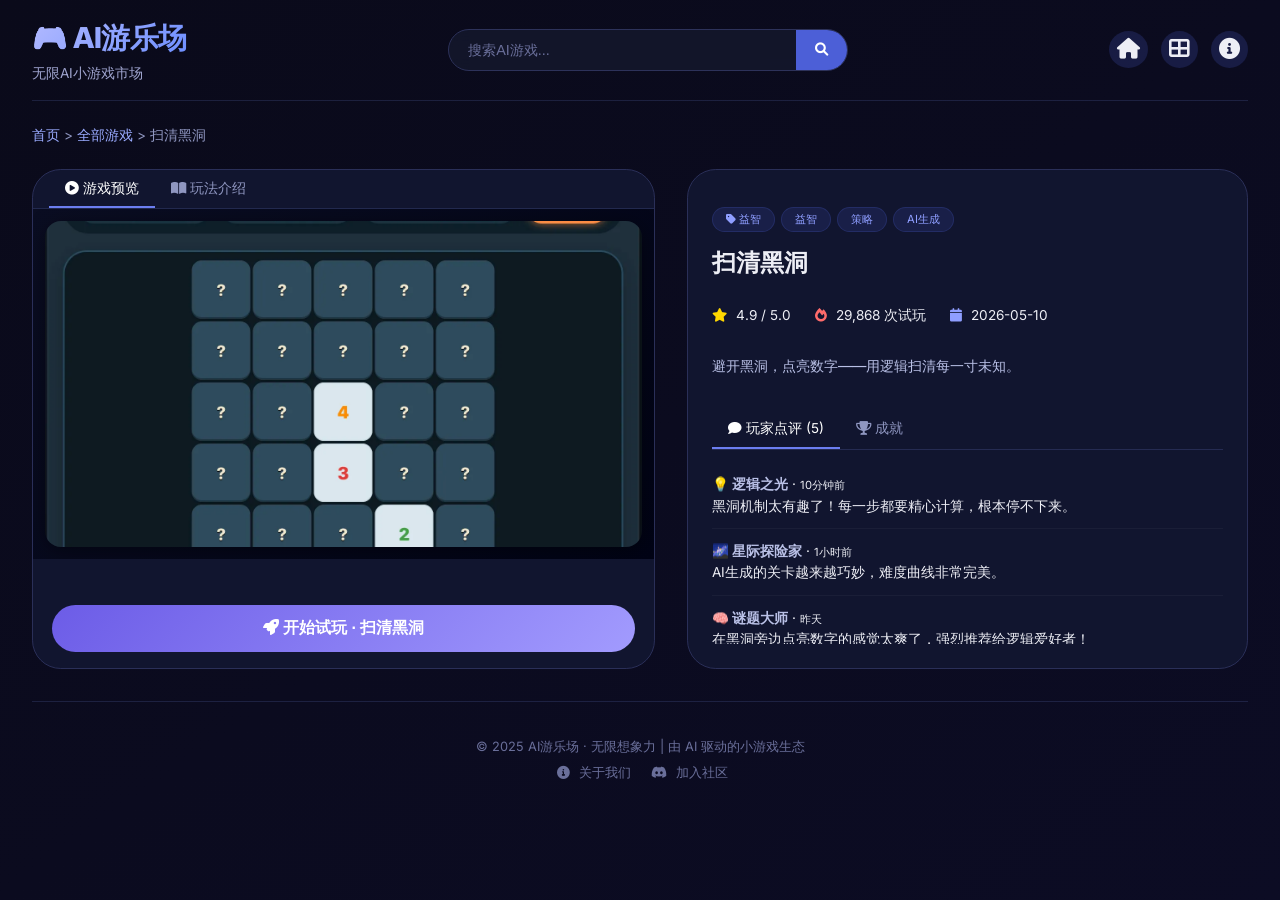
==== commit c85c4d2d: "up for detail" ====
--- a/games/15/index.html
+++ b/games/15/index.html
@@ -151,8 +151,8 @@
       </div>
     </div>
 
-    <h3 style="margin-top:2rem;"><i class="fas fa-star" style="color:#ffd700;"></i> 更多推荐</h3>
-    <div class="game-grid" id="recommendGrid"></div>
+    <h3 style="margin-top:2rem;display:none;"><i class="fas fa-star" style="color:#ffd700;"></i> 更多推荐</h3>
+    <div class="game-grid" id="recommendGrid" style="display:none;"></div>
 
     <div id="footer"></div>
   </div>
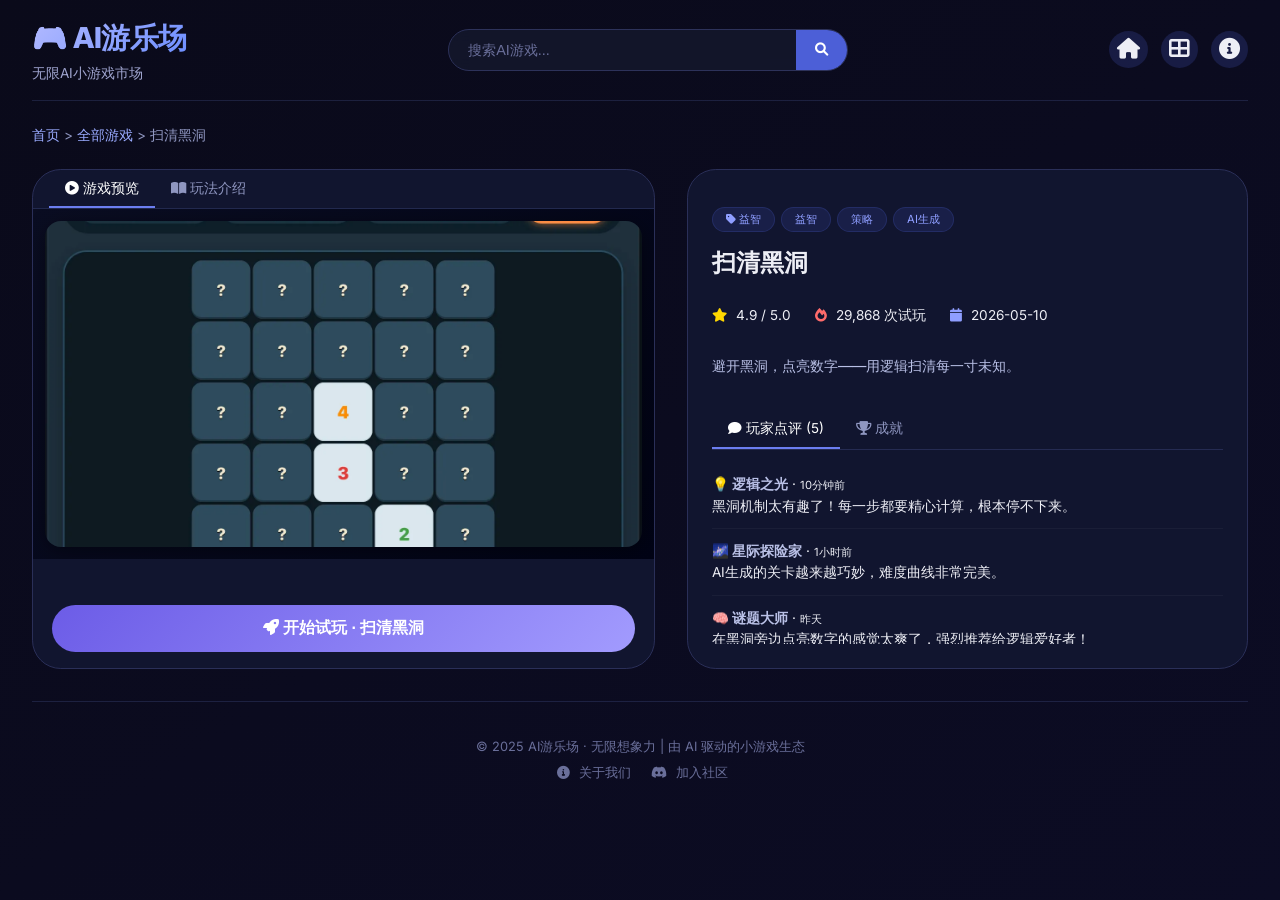
==== commit 71114e53: "up" ====
--- a/games/15/index.html
+++ b/games/15/index.html
@@ -1,38 +1,178 @@
 <!DOCTYPE html>
 <html lang="zh-CN">
+
 <head>
   <meta charset="UTF-8">
   <meta name="viewport" content="width=device-width, initial-scale=1.0, user-scalable=yes">
   <title>扫清黑洞 · AI游乐场</title>
-  <link href="https://fonts.googleapis.com/css2?family=Inter:opsz,wght@14..32,300;14..32,400;14..32,500;14..32,600;14..32,700;14..32,800&display=swap" rel="stylesheet">
+  <link
+    href="https://fonts.googleapis.com/css2?family=Inter:opsz,wght@14..32,300;14..32,400;14..32,500;14..32,600;14..32,700;14..32,800&display=swap"
+    rel="stylesheet">
   <link rel="stylesheet" href="https://cdnjs.cloudflare.com/ajax/libs/font-awesome/6.0.0-beta3/css/all.min.css">
   <link rel="stylesheet" href="../../static/css/style.css">
   <style>
-    .play-fullscreen { position: fixed; top: 0; left: 0; right: 0; bottom: 0; z-index: 9999; background: #0a0a1a; display: flex; flex-direction: column; }
-    .play-header { display: flex; align-items: center; gap: 1rem; padding: 0.8rem 1.5rem; background: #0c0c24; border-bottom: 1px solid rgba(100,120,200,0.2); flex-shrink: 0; }
-    .btn-back { background: rgba(76,95,215,0.2); border: 1px solid rgba(100,120,200,0.3); padding: 0.4rem 1rem; border-radius: 30px; color: #d0d6ff; cursor: pointer; font-size: 0.85rem; transition: all 0.25s; }
-    .btn-back:hover { background: #4c5fd7; color: white; }
-    .play-title { flex: 1; font-weight: 600; font-size: 1rem; color: #edeef5; }
-    .play-badge { font-size: 0.75rem; color: #8f9eff; background: rgba(143,158,255,0.1); padding: 0.2rem 0.8rem; border-radius: 30px; }
-    .game-iframe { flex: 1; width: 100%; border: none; background: #0a0a1a; }
-    @media (max-width: 768px) { .play-header { padding: 0.5rem 1rem; flex-wrap: wrap; } .play-title { font-size: 0.9rem; order: 3; flex-basis: 100%; } }
-    .game-preview { display: flex; flex-direction: column; max-height: 500px; }
-    .preview-content { flex: 1; min-height: 0; }
-    .info-panel { max-height: 500px; display: flex; flex-direction: column; }
-    .info-panel .tab-content { overflow: hidden; min-height: 0; }
-    .info-panel .tab-content.active { display: flex; flex-direction: column; flex: 1; min-height: 0; }
-    #commentsList { flex: 1; min-height: 0; overflow-y: auto; }
-    #tab-achievements { overflow-y: auto; }
-    .preview-content::-webkit-scrollbar, #commentsList::-webkit-scrollbar, #tab-achievements::-webkit-scrollbar { width: 4px; }
-    .preview-content::-webkit-scrollbar-track, #commentsList::-webkit-scrollbar-track, #tab-achievements::-webkit-scrollbar-track { background: transparent; }
-    .preview-content::-webkit-scrollbar-thumb, #commentsList::-webkit-scrollbar-thumb, #tab-achievements::-webkit-scrollbar-thumb { background: #3d4470; border-radius: 4px; }
-    .intro-body { padding: 1.2rem; }
-    .intro-block { margin-bottom: 1rem; }
-    .intro-block:last-child { margin-bottom: 0; }
-    .intro-title { font-size: 0.85rem; font-weight: 700; color: var(--accent-2, #8f9eff); margin-bottom: 0.3rem; padding-left: 0.5rem; border-left: 3px solid var(--accent-1, #6c5ce7); }
-    .intro-text { font-size: 0.82rem; line-height: 1.7; color: var(--text-secondary, #b9c0e6); padding-left: 0.5rem; white-space: pre-wrap; }
+    .play-fullscreen {
+      position: fixed;
+      top: 0;
+      left: 0;
+      right: 0;
+      bottom: 0;
+      z-index: 9999;
+      background: #0a0a1a;
+      display: flex;
+      flex-direction: column;
+    }
+
+    .play-header {
+      display: flex;
+      align-items: center;
+      gap: 1rem;
+      padding: 0.8rem 1.5rem;
+      background: #0c0c24;
+      border-bottom: 1px solid rgba(100, 120, 200, 0.2);
+      flex-shrink: 0;
+    }
+
+    .btn-back {
+      background: rgba(76, 95, 215, 0.2);
+      border: 1px solid rgba(100, 120, 200, 0.3);
+      padding: 0.4rem 1rem;
+      border-radius: 30px;
+      color: #d0d6ff;
+      cursor: pointer;
+      font-size: 0.85rem;
+      transition: all 0.25s;
+    }
+
+    .btn-back:hover {
+      background: #4c5fd7;
+      color: white;
+    }
+
+    .play-title {
+      flex: 1;
+      font-weight: 600;
+      font-size: 1rem;
+      color: #edeef5;
+    }
+
+    .play-badge {
+      font-size: 0.75rem;
+      color: #8f9eff;
+      background: rgba(143, 158, 255, 0.1);
+      padding: 0.2rem 0.8rem;
+      border-radius: 30px;
+    }
+
+    .game-iframe {
+      flex: 1;
+      width: 100%;
+      border: none;
+      background: #0a0a1a;
+    }
+
+    @media (max-width: 768px) {
+      .play-header {
+        padding: 0.5rem 1rem;
+        flex-wrap: wrap;
+      }
+
+      .play-title {
+        font-size: 0.9rem;
+        order: 3;
+        flex-basis: 100%;
+      }
+    }
+
+    .game-preview {
+      display: flex;
+      flex-direction: column;
+      max-height: 500px;
+    }
+
+    .preview-content {
+      flex: 1;
+      min-height: 0;
+    }
+
+    .info-panel {
+      max-height: 500px;
+      display: flex;
+      flex-direction: column;
+    }
+
+    .info-panel .tab-content {
+      overflow: hidden;
+      min-height: 0;
+    }
+
+    .info-panel .tab-content.active {
+      display: flex;
+      flex-direction: column;
+      flex: 1;
+      min-height: 0;
+    }
+
+    #commentsList {
+      flex: 1;
+      min-height: 0;
+      overflow-y: auto;
+    }
+
+    #tab-achievements {
+      overflow-y: auto;
+    }
+
+    .preview-content::-webkit-scrollbar,
+    #commentsList::-webkit-scrollbar,
+    #tab-achievements::-webkit-scrollbar {
+      width: 4px;
+    }
+
+    .preview-content::-webkit-scrollbar-track,
+    #commentsList::-webkit-scrollbar-track,
+    #tab-achievements::-webkit-scrollbar-track {
+      background: transparent;
+    }
+
+    .preview-content::-webkit-scrollbar-thumb,
+    #commentsList::-webkit-scrollbar-thumb,
+    #tab-achievements::-webkit-scrollbar-thumb {
+      background: #3d4470;
+      border-radius: 4px;
+    }
+
+    .intro-body {
+      padding: 1.2rem;
+    }
+
+    .intro-block {
+      margin-bottom: 1rem;
+    }
+
+    .intro-block:last-child {
+      margin-bottom: 0;
+    }
+
+    .intro-title {
+      font-size: 0.85rem;
+      font-weight: 700;
+      color: var(--accent-2, #8f9eff);
+      margin-bottom: 0.3rem;
+      padding-left: 0.5rem;
+      border-left: 3px solid var(--accent-1, #6c5ce7);
+    }
+
+    .intro-text {
+      font-size: 0.82rem;
+      line-height: 1.7;
+      color: var(--text-secondary, #b9c0e6);
+      padding-left: 0.5rem;
+      white-space: pre-wrap;
+    }
   </style>
 </head>
+
 <body>
   <div id="playFullscreen" class="play-fullscreen" style="display:none;">
     <div class="play-header">
@@ -47,7 +187,7 @@
     <div id="navbar"></div>
 
     <div class="breadcrumb">
-      <a href="../..">首页</a> &gt;
+      <a href="../../index.html">首页</a> &gt;
       <a href="../../games.html">全部游戏</a> &gt;
       <span>扫清黑洞</span>
     </div>
@@ -87,67 +227,71 @@
         <p style="color:#b9c0e6;font-size:0.9rem;line-height:1.7;margin:0.8rem 0;">避开黑洞，点亮数字——用逻辑扫清每一寸未知。</p>
 
         <div class="tab-bar">
-          <div class="tab-item active" id="tabInfoComments"><i class="fas fa-comment"></i> 玩家点评 <span id="commentCount">(5)</span></div>
+          <div class="tab-item active" id="tabInfoComments"><i class="fas fa-comment"></i> 玩家点评 <span
+              id="commentCount">(5)</span></div>
           <div class="tab-item" id="tabInfoAch"><i class="fas fa-trophy"></i> 成就</div>
         </div>
 
         <div id="tab-comments" class="tab-content active">
           <div id="commentsList">
-              <div class="comment-item">
-                <strong>💡 逻辑之光</strong> · <span style="font-size:0.7rem;">10分钟前</span><br>
-                黑洞机制太有趣了！每一步都要精心计算，根本停不下来。
-              </div>
-              <div class="comment-item">
-                <strong>🌌 星际探险家</strong> · <span style="font-size:0.7rem;">1小时前</span><br>
-                AI生成的关卡越来越巧妙，难度曲线非常完美。
-              </div>
-              <div class="comment-item">
-                <strong>🧠 谜题大师</strong> · <span style="font-size:0.7rem;">昨天</span><br>
-                在黑洞旁边点亮数字的感觉太爽了，强烈推荐给逻辑爱好者！
-              </div>
-              <div class="comment-item">
-                <strong>✨ 星辰之光</strong> · <span style="font-size:0.7rem;">2天前</span><br>
-                画面特效很酷，黑洞吞噬方块时的动画做得太精致了。
-              </div>
-              <div class="comment-item">
-                <strong>🎯 挑战达人</strong> · <span style="font-size:0.7rem;">4天前</span><br>
-                高难度模式下的谜题设计非常精妙，能玩一整天！
-              </div></div>
+            <div class="comment-item">
+              <strong>💡 逻辑之光</strong> · <span style="font-size:0.7rem;">10分钟前</span><br>
+              黑洞机制太有趣了！每一步都要精心计算，根本停不下来。
+            </div>
+            <div class="comment-item">
+              <strong>🌌 星际探险家</strong> · <span style="font-size:0.7rem;">1小时前</span><br>
+              AI生成的关卡越来越巧妙，难度曲线非常完美。
+            </div>
+            <div class="comment-item">
+              <strong>🧠 谜题大师</strong> · <span style="font-size:0.7rem;">昨天</span><br>
+              在黑洞旁边点亮数字的感觉太爽了，强烈推荐给逻辑爱好者！
+            </div>
+            <div class="comment-item">
+              <strong>✨ 星辰之光</strong> · <span style="font-size:0.7rem;">2天前</span><br>
+              画面特效很酷，黑洞吞噬方块时的动画做得太精致了。
+            </div>
+            <div class="comment-item">
+              <strong>🎯 挑战达人</strong> · <span style="font-size:0.7rem;">4天前</span><br>
+              高难度模式下的谜题设计非常精妙，能玩一整天！
+            </div>
+          </div>
           <div class="comment-input-area" style="display:none;">
-            <input type="text" class="comment-input" id="commentInput" placeholder="写下你的想法..." onkeydown="if(event.key==='Enter')submitComment()" />
+            <input type="text" class="comment-input" id="commentInput" placeholder="写下你的想法..."
+              onkeydown="if(event.key==='Enter')submitComment()" />
             <button class="comment-submit" id="submitCommentBtn"><i class="fas fa-paper-plane"></i></button>
           </div>
         </div>
 
         <div id="tab-achievements" class="tab-content">
-            <div class="achievement-item">
-              <span class="ach-icon">💡</span>
-              <div>
-                <strong>初识黑洞</strong><br>
-                <span style="font-size:0.75rem;color:#6a6f9a;">完成第一关</span>
-              </div>
-            </div>
-            <div class="achievement-item">
-              <span class="ach-icon">🌌</span>
-              <div>
-                <strong>星际旅者</strong><br>
-                <span style="font-size:0.75rem;color:#6a6f9a;">通过 10 个 AI 生成的关卡</span>
-              </div>
-            </div>
-            <div class="achievement-item">
-              <span class="ach-icon">👑</span>
-              <div>
-                <strong>黑洞克星</strong><br>
-                <span style="font-size:0.75rem;color:#6a6f9a;">累计扫清 50 个黑洞</span>
-              </div>
-            </div>
-            <div class="achievement-item">
-              <span class="ach-icon">✨</span>
-              <div>
-                <strong>无尽挑战</strong><br>
-                <span style="font-size:0.75rem;color:#6a6f9a;">在无尽模式下得分超过 10000</span>
-              </div>
-            </div></div>
+          <div class="achievement-item">
+            <span class="ach-icon">💡</span>
+            <div>
+              <strong>初识黑洞</strong><br>
+              <span style="font-size:0.75rem;color:#6a6f9a;">完成第一关</span>
+            </div>
+          </div>
+          <div class="achievement-item">
+            <span class="ach-icon">🌌</span>
+            <div>
+              <strong>星际旅者</strong><br>
+              <span style="font-size:0.75rem;color:#6a6f9a;">通过 10 个 AI 生成的关卡</span>
+            </div>
+          </div>
+          <div class="achievement-item">
+            <span class="ach-icon">👑</span>
+            <div>
+              <strong>黑洞克星</strong><br>
+              <span style="font-size:0.75rem;color:#6a6f9a;">累计扫清 50 个黑洞</span>
+            </div>
+          </div>
+          <div class="achievement-item">
+            <span class="ach-icon">✨</span>
+            <div>
+              <strong>无尽挑战</strong><br>
+              <span style="font-size:0.75rem;color:#6a6f9a;">在无尽模式下得分超过 10000</span>
+            </div>
+          </div>
+        </div>
       </div>
     </div>
 
@@ -198,11 +342,11 @@
       ).join('');
     }
 
-    let comments = [{"id": 49, "game_id": 15, "user_id": 0, "username": "💡 逻辑之光", "avatar": "", "content": "黑洞机制太有趣了！每一步都要精心计算，根本停不下来。", "created_at": "10分钟前"}, {"id": 50, "game_id": 15, "user_id": 0, "username": "🌌 星际探险家", "avatar": "", "content": "AI生成的关卡越来越巧妙，难度曲线非常完美。", "created_at": "1小时前"}, {"id": 51, "game_id": 15, "user_id": 0, "username": "🧠 谜题大师", "avatar": "", "content": "在黑洞旁边点亮数字的感觉太爽了，强烈推荐给逻辑爱好者！", "created_at": "昨天"}, {"id": 52, "game_id": 15, "user_id": 0, "username": "✨ 星辰之光", "avatar": "", "content": "画面特效很酷，黑洞吞噬方块时的动画做得太精致了。", "created_at": "2天前"}, {"id": 53, "game_id": 15, "user_id": 0, "username": "🎯 挑战达人", "avatar": "", "content": "高难度模式下的谜题设计非常精妙，能玩一整天！", "created_at": "4天前"}];
-    let achievements = [{"id": 57, "game_id": 15, "user_id": 0, "icon": "💡", "name": "初识黑洞", "description": "完成第一关"}, {"id": 58, "game_id": 15, "user_id": 0, "icon": "🌌", "name": "星际旅者", "description": "通过 10 个 AI 生成的关卡"}, {"id": 59, "game_id": 15, "user_id": 0, "icon": "👑", "name": "黑洞克星", "description": "累计扫清 50 个黑洞"}, {"id": 60, "game_id": 15, "user_id": 0, "icon": "✨", "name": "无尽挑战", "description": "在无尽模式下得分超过 10000"}];
-    let recommended = [{"id": 1, "game_name": "🧩 量子拼图", "game_cover": "", "game_star": 4.8, "game_type": "益智", "create_time": "2024-11-15", "play_count": 15234, "game_tag": ["脑力", "逻辑", "AI生成"], "description": "由AI动态生成的无限拼图，每一局都独一无二。量子算法确保难度智能匹配你的水平！", "game_file": "1", "game_intro": "🧩 玩法说明\n\n游戏规则\n每个拼图由9个方块组成，其中一个是空位。点击与空位相邻的方块，即可将其移动到空位。通过反复移动，将所有方块按顺序排列即为通关。\n\n游戏目标\n将打乱的方块按编号顺序还原，完成拼图。AI会根据你的完成时间给出评分（1-5星）。\n\n游戏结束\n当所有方块按顺序排列完成时，游戏结束并显示你的成绩。点击「打乱重来」即可开始新的一局。\n\n特色\n🧩 AI 动态生成布局，每局不同\n🎯 计时挑战，考验你的速度\n🧠 难度自适应，AI 根据你的水平调整\n\n小技巧\n先还原第一行和第一列，再处理剩下的部分，这样可以大大降低拼图难度。"}, {"id": 2, "game_name": "🎨 神笔马良AI", "game_cover": "", "game_star": 4.9, "game_type": "创意", "create_time": "2024-12-01", "play_count": 28341, "game_tag": ["绘画", "AI创作", "想象力"], "description": "用文字描述你的想象，AI实时生成游戏世界。你的创意就是游戏的主角！", "game_file": null, "game_intro": "🎨 玩法说明\n\n游戏规则\n在输入框中用文字描述你想要的画面，AI 会实时将你的描述转化为画作。你可以调整风格、色彩和细节，AI 会根据你的反馈不断优化作品。\n\n游戏目标\n发挥想象力，创作出最惊艳的 AI 画作。收集不同风格的作品，打造属于你自己的画廊。\n\n特色\n🎨 支持多种艺术风格（水彩、油画、像素风等）\n🖌️ 实时生成，所见即所得\n🌈 可迭代修改，AI 理解你的想法\n\n小技巧\n描述越具体，AI 生成的效果越精准。尝试加入光线、视角、氛围等关键词，让你的画作更出彩！"}, {"id": 3, "game_name": "🤖 代码大冒险", "game_cover": "", "game_star": 4.7, "game_type": "教育", "create_time": "2024-10-20", "play_count": 9876, "game_tag": ["编程", "学习", "AI导师"], "description": "AI导师陪你一起写代码闯关，从Python到AI算法，边玩边学！", "game_file": null, "game_intro": "🤖 玩法说明\n\n游戏规则\n每一关都是一个编程挑战，你需要编写代码来解决问题。AI 导师会实时检查你的代码，给出提示和反馈。完成任务即可解锁下一关。\n\n游戏目标\n从零基础开始，逐步掌握编程基础知识，最终能够独立解决复杂的算法问题。\n\n特色\n💻 AI 导师实时辅导，耐心解答\n🐍 从 Python 基础到 AI 算法，循序渐进\n🏆 每关都有星级评价，挑战满分\n\n小技巧\n遇到困难时，先尝试自己思考，实在不行再向 AI 导师求助。独立解决问题是学习编程最好的方式！"}, {"id": 4, "game_name": "🌌 星际漫游者", "game_cover": "", "game_star": 4.6, "game_type": "冒险", "create_time": "2024-09-10", "play_count": 21567, "game_tag": ["探索", "宇宙", "AI剧情"], "description": "AI驱动的无限宇宙探索游戏。每个星球都有独特的生态系统和故事等待发现！", "game_file": null, "game_intro": "🌌 玩法说明\n\n游戏规则\n驾驶你的星际飞船探索未知星系。每到达一个新星球，你都可以探索其独特的生态环境、与外星生物互动、收集资源和线索。\n\n游戏目标\n探索尽可能多的星球，完成每个星球上的任务，解锁宇宙的奥秘。\n\n特色\n🚀 无限生成的宇宙，每次探索都是全新的\n🌍 每个星球都有独特的生态系统和故事\n📖 AI 驱动的分支剧情，你的选择影响故事走向\n\n小技巧\n留意每个星球上的线索，它们可能会指引你发现隐藏的稀有星球和宝藏！"}];
-
-    document.addEventListener('DOMContentLoaded', function() {
+    let comments = [{ "id": 49, "game_id": 15, "user_id": 0, "username": "💡 逻辑之光", "avatar": "", "content": "黑洞机制太有趣了！每一步都要精心计算，根本停不下来。", "created_at": "10分钟前" }, { "id": 50, "game_id": 15, "user_id": 0, "username": "🌌 星际探险家", "avatar": "", "content": "AI生成的关卡越来越巧妙，难度曲线非常完美。", "created_at": "1小时前" }, { "id": 51, "game_id": 15, "user_id": 0, "username": "🧠 谜题大师", "avatar": "", "content": "在黑洞旁边点亮数字的感觉太爽了，强烈推荐给逻辑爱好者！", "created_at": "昨天" }, { "id": 52, "game_id": 15, "user_id": 0, "username": "✨ 星辰之光", "avatar": "", "content": "画面特效很酷，黑洞吞噬方块时的动画做得太精致了。", "created_at": "2天前" }, { "id": 53, "game_id": 15, "user_id": 0, "username": "🎯 挑战达人", "avatar": "", "content": "高难度模式下的谜题设计非常精妙，能玩一整天！", "created_at": "4天前" }];
+    let achievements = [{ "id": 57, "game_id": 15, "user_id": 0, "icon": "💡", "name": "初识黑洞", "description": "完成第一关" }, { "id": 58, "game_id": 15, "user_id": 0, "icon": "🌌", "name": "星际旅者", "description": "通过 10 个 AI 生成的关卡" }, { "id": 59, "game_id": 15, "user_id": 0, "icon": "👑", "name": "黑洞克星", "description": "累计扫清 50 个黑洞" }, { "id": 60, "game_id": 15, "user_id": 0, "icon": "✨", "name": "无尽挑战", "description": "在无尽模式下得分超过 10000" }];
+    let recommended = [{ "id": 1, "game_name": "🧩 量子拼图", "game_cover": "", "game_star": 4.8, "game_type": "益智", "create_time": "2024-11-15", "play_count": 15234, "game_tag": ["脑力", "逻辑", "AI生成"], "description": "由AI动态生成的无限拼图，每一局都独一无二。量子算法确保难度智能匹配你的水平！", "game_file": "1", "game_intro": "🧩 玩法说明\n\n游戏规则\n每个拼图由9个方块组成，其中一个是空位。点击与空位相邻的方块，即可将其移动到空位。通过反复移动，将所有方块按顺序排列即为通关。\n\n游戏目标\n将打乱的方块按编号顺序还原，完成拼图。AI会根据你的完成时间给出评分（1-5星）。\n\n游戏结束\n当所有方块按顺序排列完成时，游戏结束并显示你的成绩。点击「打乱重来」即可开始新的一局。\n\n特色\n🧩 AI 动态生成布局，每局不同\n🎯 计时挑战，考验你的速度\n🧠 难度自适应，AI 根据你的水平调整\n\n小技巧\n先还原第一行和第一列，再处理剩下的部分，这样可以大大降低拼图难度。" }, { "id": 2, "game_name": "🎨 神笔马良AI", "game_cover": "", "game_star": 4.9, "game_type": "创意", "create_time": "2024-12-01", "play_count": 28341, "game_tag": ["绘画", "AI创作", "想象力"], "description": "用文字描述你的想象，AI实时生成游戏世界。你的创意就是游戏的主角！", "game_file": null, "game_intro": "🎨 玩法说明\n\n游戏规则\n在输入框中用文字描述你想要的画面，AI 会实时将你的描述转化为画作。你可以调整风格、色彩和细节，AI 会根据你的反馈不断优化作品。\n\n游戏目标\n发挥想象力，创作出最惊艳的 AI 画作。收集不同风格的作品，打造属于你自己的画廊。\n\n特色\n🎨 支持多种艺术风格（水彩、油画、像素风等）\n🖌️ 实时生成，所见即所得\n🌈 可迭代修改，AI 理解你的想法\n\n小技巧\n描述越具体，AI 生成的效果越精准。尝试加入光线、视角、氛围等关键词，让你的画作更出彩！" }, { "id": 3, "game_name": "🤖 代码大冒险", "game_cover": "", "game_star": 4.7, "game_type": "教育", "create_time": "2024-10-20", "play_count": 9876, "game_tag": ["编程", "学习", "AI导师"], "description": "AI导师陪你一起写代码闯关，从Python到AI算法，边玩边学！", "game_file": null, "game_intro": "🤖 玩法说明\n\n游戏规则\n每一关都是一个编程挑战，你需要编写代码来解决问题。AI 导师会实时检查你的代码，给出提示和反馈。完成任务即可解锁下一关。\n\n游戏目标\n从零基础开始，逐步掌握编程基础知识，最终能够独立解决复杂的算法问题。\n\n特色\n💻 AI 导师实时辅导，耐心解答\n🐍 从 Python 基础到 AI 算法，循序渐进\n🏆 每关都有星级评价，挑战满分\n\n小技巧\n遇到困难时，先尝试自己思考，实在不行再向 AI 导师求助。独立解决问题是学习编程最好的方式！" }, { "id": 4, "game_name": "🌌 星际漫游者", "game_cover": "", "game_star": 4.6, "game_type": "冒险", "create_time": "2024-09-10", "play_count": 21567, "game_tag": ["探索", "宇宙", "AI剧情"], "description": "AI驱动的无限宇宙探索游戏。每个星球都有独特的生态系统和故事等待发现！", "game_file": null, "game_intro": "🌌 玩法说明\n\n游戏规则\n驾驶你的星际飞船探索未知星系。每到达一个新星球，你都可以探索其独特的生态环境、与外星生物互动、收集资源和线索。\n\n游戏目标\n探索尽可能多的星球，完成每个星球上的任务，解锁宇宙的奥秘。\n\n特色\n🚀 无限生成的宇宙，每次探索都是全新的\n🌍 每个星球都有独特的生态系统和故事\n📖 AI 驱动的分支剧情，你的选择影响故事走向\n\n小技巧\n留意每个星球上的线索，它们可能会指引你发现隐藏的稀有星球和宝藏！" }];
+
+    document.addEventListener('DOMContentLoaded', function () {
       renderNavBar('navbar');
       renderFooter('footer');
       renderGameCards(recommended, 'recommendGrid');
@@ -211,10 +355,10 @@
       // ── 按钮事件绑定 ──
       document.getElementById('playBtn')?.addEventListener('click', handlePlay);
       document.getElementById('backBtn')?.addEventListener('click', exitPlay);
-      document.getElementById('tabPreviewPlay')?.addEventListener('click', function() { switchPreviewTab('play'); });
-      document.getElementById('tabPreviewIntro')?.addEventListener('click', function() { switchPreviewTab('intro'); });
-      document.getElementById('tabInfoComments')?.addEventListener('click', function() { switchInfoTab('comments'); });
-      document.getElementById('tabInfoAch')?.addEventListener('click', function() { switchInfoTab('achievements'); });
+      document.getElementById('tabPreviewPlay')?.addEventListener('click', function () { switchPreviewTab('play'); });
+      document.getElementById('tabPreviewIntro')?.addEventListener('click', function () { switchPreviewTab('intro'); });
+      document.getElementById('tabInfoComments')?.addEventListener('click', function () { switchInfoTab('comments'); });
+      document.getElementById('tabInfoAch')?.addEventListener('click', function () { switchInfoTab('achievements'); });
       document.getElementById('submitCommentBtn')?.addEventListener('click', submitComment);
     });
 
@@ -287,4 +431,5 @@
     }
   </script>
 </body>
+
 </html>
